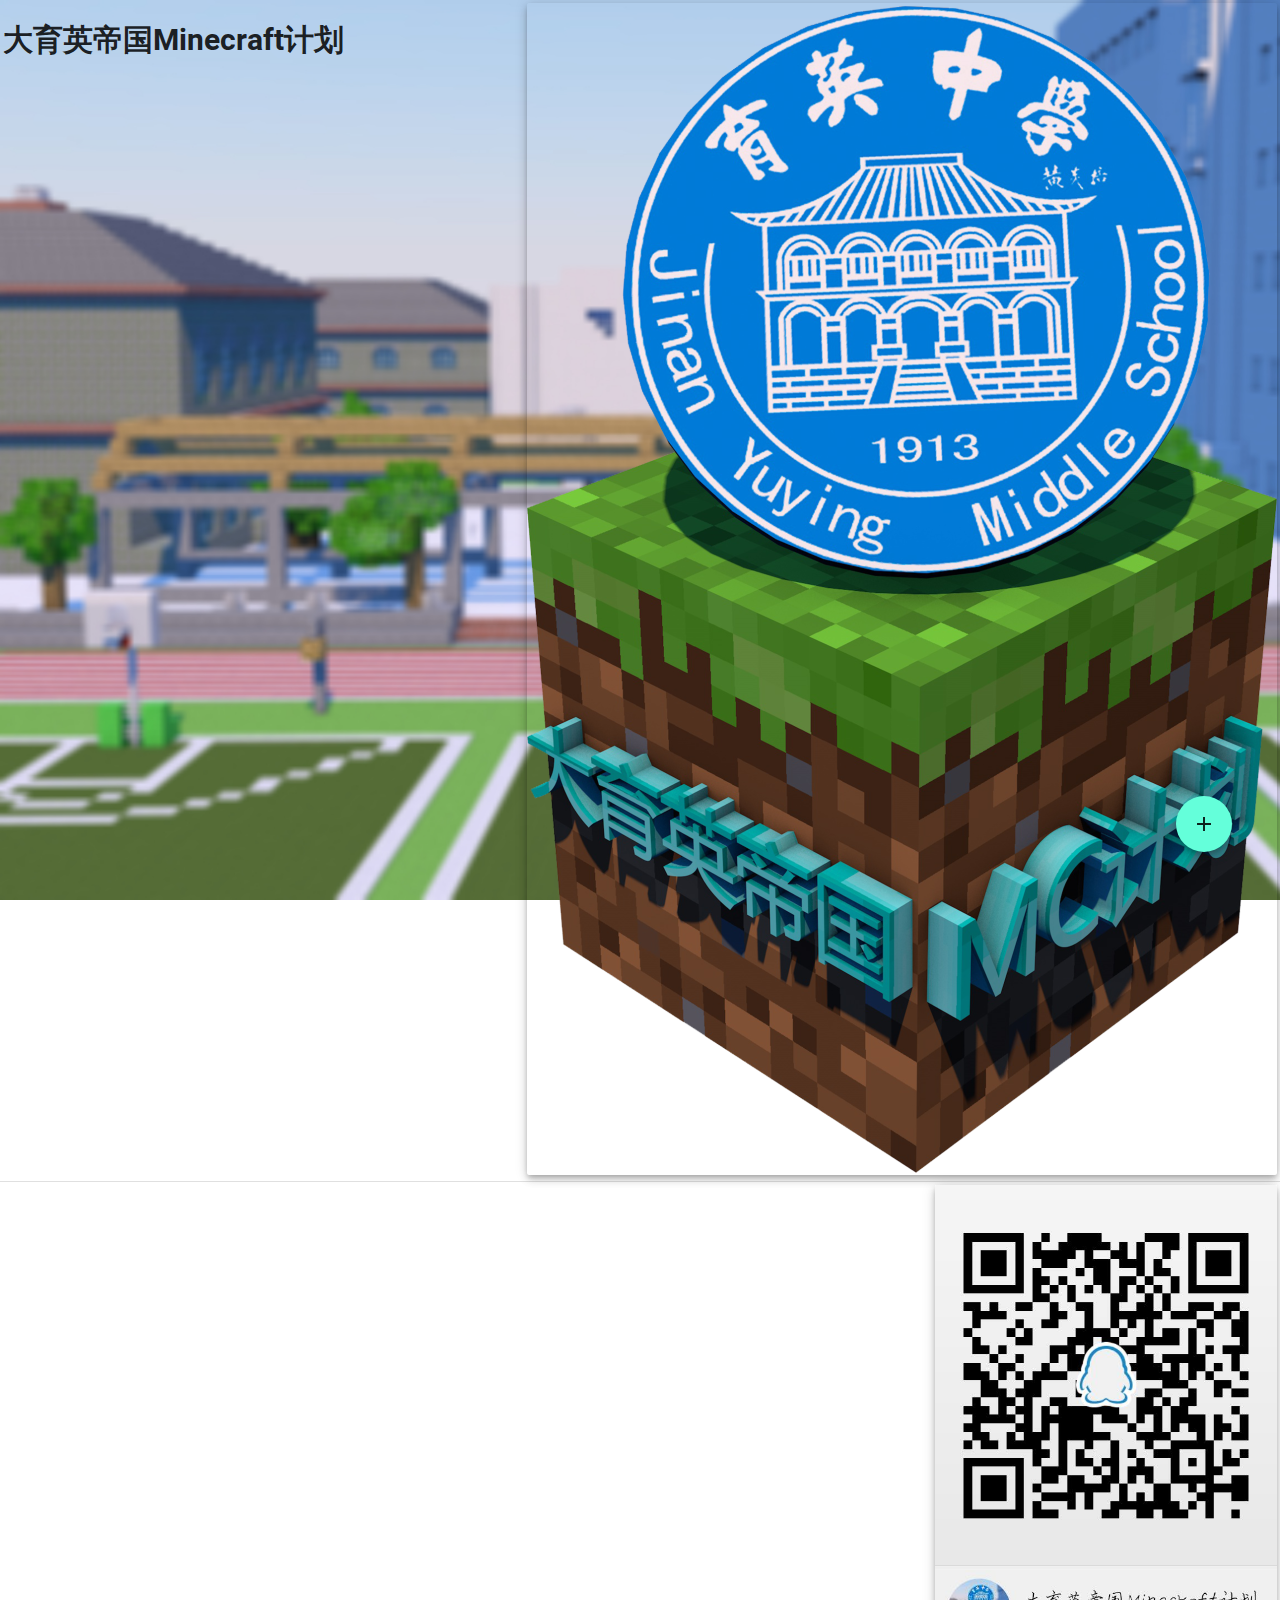
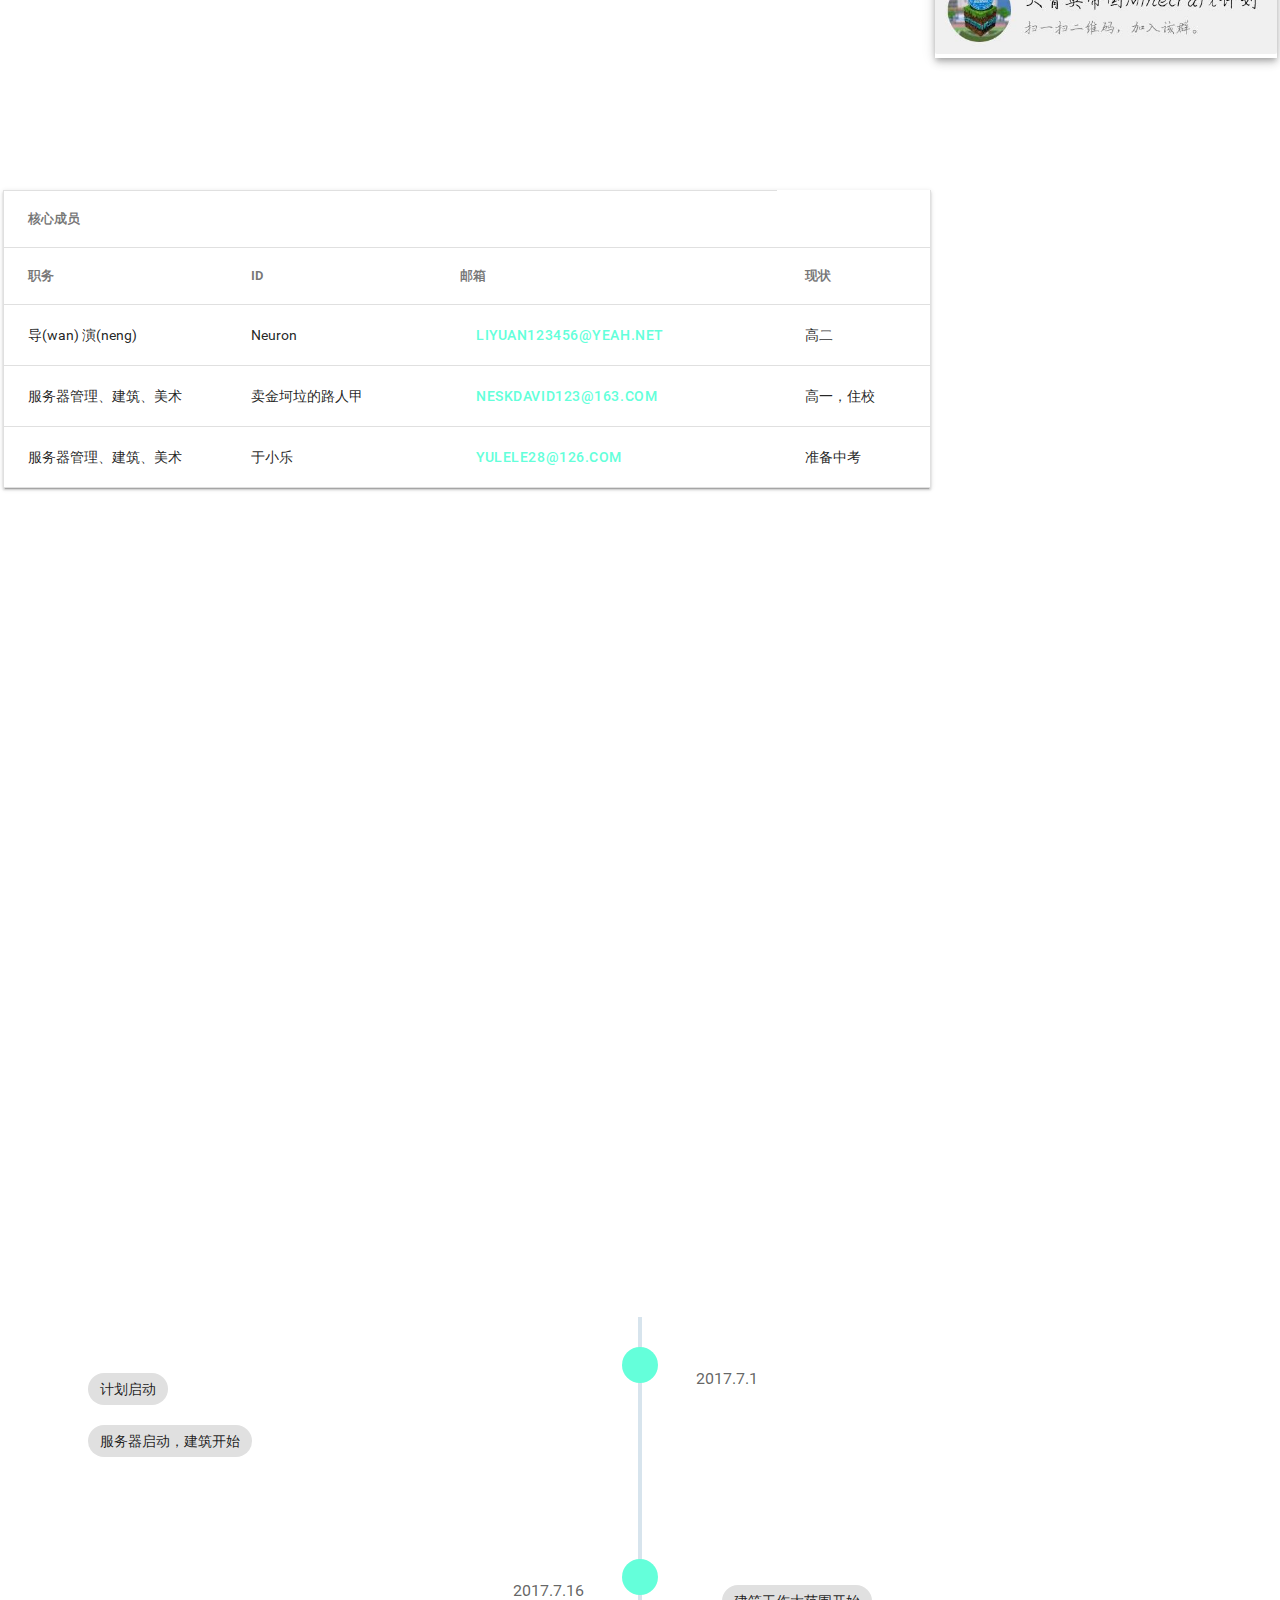
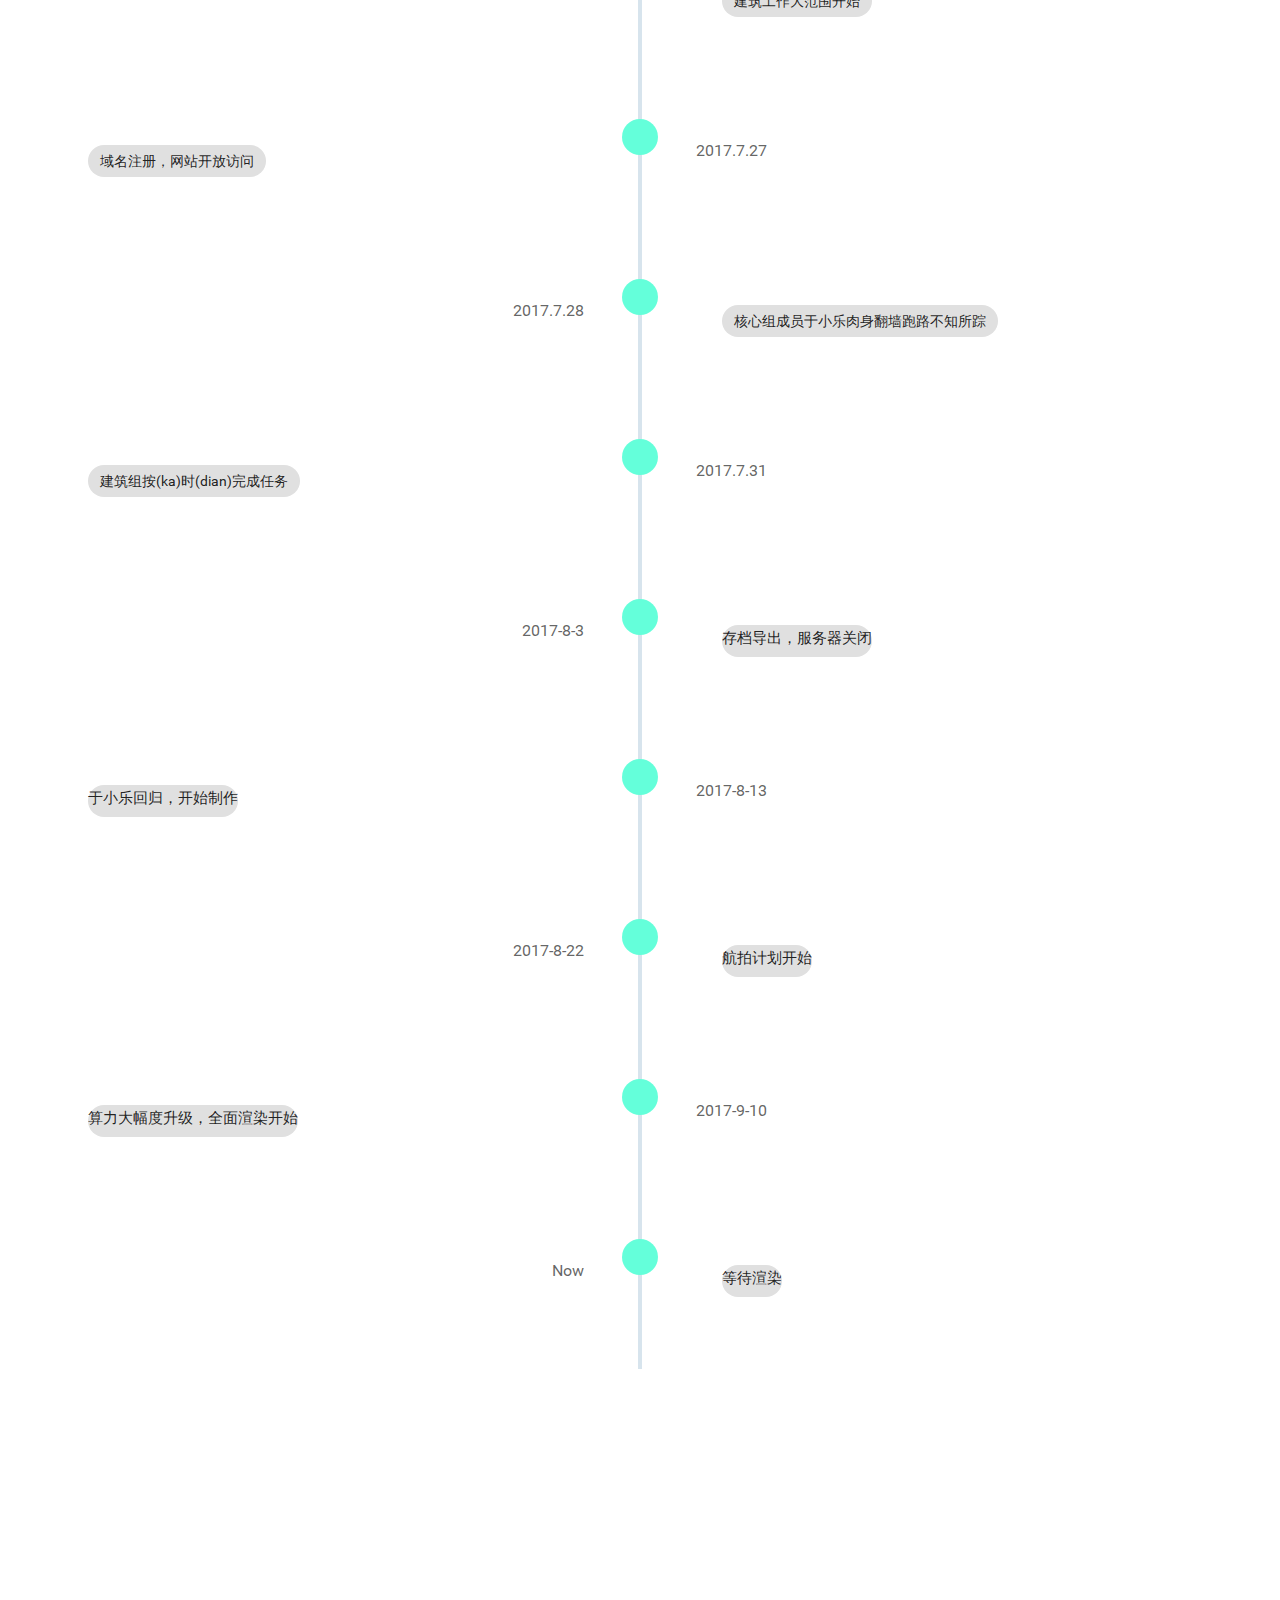
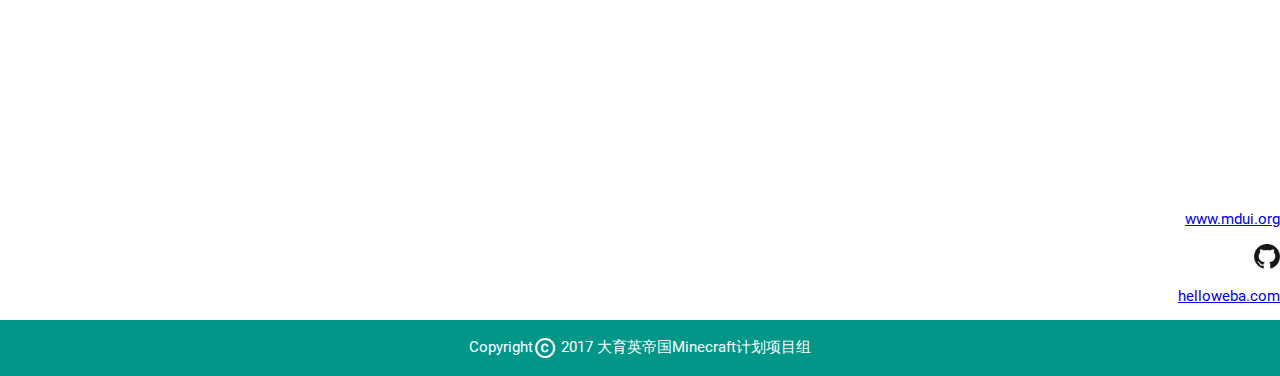
==== index.html @ 56f8b56c "add count" ====
<!doctype html>
<html>

<head>
	<meta charset="utf-8">
	<title>大育英帝国Minecraft计划</title>
	<link href="css/mdui.css" rel="stylesheet" type="text/css">
	<link href="css/mdui.min.css" rel="stylesheet" type="text/css">
	<link rel="stylesheet" href="css/timeline.css" />
	<script type="text/javascript" src="js/mdui.js"></script>
	<script type="text/javascript" src="js/mdui.min.js"></script>
	<script type="text/javascript"></script>
</head>
<script type="text/javascript">var cnzz_protocol = (("https:" == document.location.protocol) ? " https://" : " http://");document.write(unescape("%3Cspan id='cnzz_stat_icon_1264566280'%3E%3C/span%3E%3Cscript src='" + cnzz_protocol + "s13.cnzz.com/z_stat.php%3Fid%3D1264566280%26online%3D1%26show%3Dline' type='text/javascript'%3E%3C/script%3E"));</script>
<body class="mdui-theme-primary-teal mdui-theme-accent-teal" style="background-image: url('images/background.jpg'); background-attachment: fixed; background-size: cover;">
	<table width="100%" height="11.7%">
		<th align="left" valign="top">
			<div class="mdui-title">
				<h1>大育英帝国Minecraft计划</h1>
			</div>
		</th>
		<th align="right"><img class="mdui-img-rounded mdui-shadow-5" src="images/logo.png" height="11.7%" /></th>
	</table>
	<div class="mdui-divider"></div>
	<table width="100%">
		<th align="left" valign="top">
			<div class="mdui-typo-display-1">
				<p class="mdui-text-color-white">&nbsp; &nbsp; &nbsp; &nbsp;本计划开坑于2016级中考加油视频制作期间，随后越挖越大一发不可收拾...目前主线任务是制作一个育英的短片，支线任务有育英周边模型手办、vrview等。感谢所有人对本项目的支持与帮助，大育英帝国Minecraft计划，敬请期待。</p>
				<p class="mdui-text-color-white">&nbsp; &nbsp; &nbsp; &nbsp;济南育英中学创建于1913年，至今已有104年之久，如今，育英这所有着悠久历史和深厚文化底蕴的百年老校已发展成为济南市规模最大、教育成绩最卓越、全市乃至全省一流的初级中学。作为已经毕业，离开母校的育英学子，将育英校园的光景记录在MC中，当做初中生活的一份礼物。&nbsp;&nbsp;&nbsp;&nbsp;&nbsp;&nbsp;&nbsp;&nbsp;——&nbsp;David_ryh</p>
				<p class="mdui-text-color-white">&nbsp; &nbsp; &nbsp; &nbsp;谨以此献给我们最美好的三年青春，并祝我们的大育英帝国104岁生日快乐。&nbsp;&nbsp;&nbsp;&nbsp;&nbsp;&nbsp;&nbsp;&nbsp;——&nbsp;神经元</p>
				<div class="mdui-table-fluid">
					<table class="mdui-table mdui-table-hoverable mdui-shadow-10 mdui-typo">
						<tr>
							<th colspan="3">核心成员</th>
						</tr>
						<tr>
							<th>职务</th>
							<th>ID</th>
							<th>邮箱</th>
							<th>现状</th>
						</tr>
						<tr>
							<td>导(wan) 演(neng)</td>
							<td>Neuron</td>
							<td>
								<div class="mdui-typo"><a class="mdui-btn mdui-ripple" href="mailto:lizliyuan123456@yeah.net">liyuan123456@yeah.net</a></div>
							</td>
							<td>高二</td>
						</tr>
						<tr>
							<td>服务器管理、建筑、美术</td>
							<td>卖金坷垃的路人甲</td>
							<td>
								<div class="mdui-typo"><a class="mdui-btn mdui-ripple" href="mailto:neskdavid123@163.com">neskdavid123@163.com</a></div>
							</td>
							<td>高一，住校</td>
						</tr>
						<tr>
							<td>服务器管理、建筑、美术</td>
							<td>于小乐</td>
							<td>
								<div class="mdui-typo"><a class="mdui-btn mdui-ripple" href="mailto:yulele28@126.com">yulele28@126.com</a></div>
							</td>
							<td>准备中考</td>
						</tr>
					</table>
				</div>
				<p>&nbsp;</p>

				<div class="mdui-typo mdui-text-color-white">
					<ul>
						<li>核心组：</li>
						<ul>
							<li>导演</li>
							<li>服务器维护</li>
						</ul>
						<li>建筑组</li>
						<li>美术组：</li>
						<ul>
							<li>分镜</li>
							<li>贴图(包括皮肤及物品)</li>
							<li>动画</li>
						</ul>
						<li>渲染组</li>
					</ul>
				</div>
			</div>
		</th>
		<th align="right" valign="top" width="27%">
			<a class="mdui-ripple" href="javascript:void(0);" onclick="mdui.dialog({
  																					content: 'QQ群：652369699',
  																					buttons: [
    																				{text: '取消'
    																				},
    																				{text: '打开群链接',
      																				onClick: function(inst){
        																			window.open('https://jq.qq.com/?_wv=1027&k=4EpgoX4')
      																				}
    																				}
  																					]
																					});">
				<div class="mdui-ripple mdui-shadow-5"><img class="mdui-img-rounded mdui-hoverable" src="images/qrcode.jpg" width="100%" /></div>
			</a>
			<p>&nbsp;</p>
			<iframe frameborder="no" border="0" marginwidth="0" marginheight="0" width=330 height=450 src="//music.163.com/outchain/player?type=0&id=832051663&auto=1&height=430"></iframe>
		</th>
	</table>
	<div>
		<section id="cd-timeline" class="cd-container">
			<div class="cd-timeline-block mdui-typo">
				<div class="cd-timeline-img">
					<button class="mdui-btn mdui-btn-icon mdui-color-theme-accent mdui-ripple mdui-center mdui-valign"></button>
				</div>
				<div class="cd-timeline-content">
					<div class="mdui-chip">
						<span class="mdui-chip-title">计划启动</span>
					</div>
					<p></p>
					<div class="mdui-chip">
						<span class="mdui-chip-title">服务器启动，建筑开始</span>
					</div>
					<p></p>
					<time class="cd-date">2017.7.1</time>
				</div>
			</div>
			<div class="cd-timeline-block mdui-typo">
				<div class="cd-timeline-img">
					<button class="mdui-btn mdui-btn-icon mdui-color-theme-accent mdui-ripple mdui-center mdui-valign"></button>
				</div>
				<div class="cd-timeline-content">
					<div class="mdui-chip">
						<span class="mdui-chip-title">建筑工作大范围开始</span>
					</div>
					<p></p>
					<time class="cd-date">2017.7.16</time>
				</div>
			</div>
			<div class="cd-timeline-block mdui-typo">
				<div class="cd-timeline-img">
					<button class="mdui-btn mdui-btn-icon mdui-color-theme-accent mdui-ripple mdui-center mdui-valign"></button>
				</div>
				<div class="cd-timeline-content">
					<div class="mdui-chip">
						<span class="mdui-chip-title">域名注册，网站开放访问</span>
					</div>
					<p></p>
					<time class="cd-date">2017.7.27</time>
				</div>
			</div>
			<div class="cd-timeline-block mdui-typo">
				<div class="cd-timeline-img">
					<button class="mdui-btn mdui-btn-icon mdui-color-theme-accent mdui-ripple mdui-center mdui-valign"></button>
				</div>
				<div class="cd-timeline-content">
					<div class="mdui-chip">
						<span class="mdui-chip-title">核心组成员于小乐肉身翻墙跑路不知所踪</span>
					</div>
					<p></p>
					<time class="cd-date">2017.7.28</time>
				</div>
			</div>
			<div class="cd-timeline-block mdui-typo">
				<div class="cd-timeline-img">
					<button class="mdui-btn mdui-btn-icon mdui-color-theme-accent mdui-ripple mdui-center mdui-valign"></button>
				</div>
				<div class="cd-timeline-content">
					<div class="mdui-chip">
						<span class="mdui-chip-title">建筑组按(ka)时(dian)完成任务</span>
					</div>
					<p></p>
					<time class="cd-date">2017.7.31</time>
				</div>
			</div>
			<div class="cd-timeline-block mdui-typo">
				<div class="cd-timeline-img">
					<button class="mdui-btn mdui-btn-icon mdui-color-theme-accent mdui-ripple mdui-center mdui-valign"></button>
				</div>
				<div class="cd-timeline-content">
					<div class="mdui-chip">
						<span>存档导出，服务器关闭</span>
					</div>
					<p></p>
					<time class="cd-date">2017-8-3</time>
				</div>
			</div>
			<div class="cd-timeline-block mdui-typo">
				<div class="cd-timeline-img">
					<button class="mdui-btn mdui-btn-icon mdui-color-theme-accent mdui-ripple mdui-center mdui-valign"></button>
				</div>
				<div class="cd-timeline-content">
					<div class="mdui-chip">
						<span>于小乐回归，开始制作</span>
					</div>
					<p></p>
					<time class="cd-date">2017-8-13</time>
				</div>
			</div>
			<div class="cd-timeline-block mdui-typo">
				<div class="cd-timeline-img">
					<button class="mdui-btn mdui-btn-icon mdui-color-theme-accent mdui-ripple mdui-center mdui-valign"></button>
				</div>
				<div class="cd-timeline-content">
					<div class="mdui-chip">
						<span>航拍计划开始</span>
					</div>
					<p></p>
					<time class="cd-date">2017-8-22</time>
				</div>
			</div>
			<div class="cd-timeline-block mdui-typo">
				<div class="cd-timeline-img">
					<button class="mdui-btn mdui-btn-icon mdui-color-theme-accent mdui-ripple mdui-center mdui-valign"></button>
				</div>
				<div class="cd-timeline-content">
					<div class="mdui-chip">
						<span>算力大幅度升级，全面渲染开始</span>
					</div>
					<p></p>
					<time class="cd-date">2017-9-10</time>
				</div>
			</div>
			<div class="cd-timeline-block mdui-typo">
				<div class="cd-timeline-img">
					<button class="mdui-btn mdui-btn-icon mdui-color-theme-accent mdui-ripple mdui-center mdui-valign"></button>
				</div>
				<div class="cd-timeline-content">
					<div class="mdui-chip">
						<span>等待渲染</span>
					</div>
					<p></p>
					<time class="cd-date">Now</time>
				</div>
			</div>
		</section>
	</div>
	<div class="mdui-typo-display-1">
		<p class="mdui-text-color-white" align="center">大育英帝国学生会<small>宣传部</small></p>
		<p class="mdui-text-color-white" align="center">辣条视频工作室</p>
		<p class="mdui-text-color-white" align="center">山东省实验中学<small>(本校)</small>无人机社</p>
		<p class="mdui-text-color-white" align="center">山东省实验中学<small>(本校)</small>化学社<small>外联部</small></p>
		<p class="mdui-text-color-white" align="center">联合制作</p>
	</div>
	<div>
		<p class=" mdui-text-right mdui-text-color-white" align="right">建议使用Chrome浏览</p>
		<p class=" mdui-text-right mdui-text-color-white" align="right">网页框架：<a href="http://www.mdui.org">www.mdui.org</a></p>
		<p class=" mdui-text-right"><a href="http://github.com"><img class="mdui-img-rounded" src="images/github.png" width="2%" style="float:center" /></a></p>
		<p class=" mdui-text-right mdui-text-color-white" align="right">时间线方案修改自：<a href="http://www.helloweba.com">helloweba.com</a></p>
	</div>
	<div class="mdui-fab-wrapper" mdui-fab="{trigger: 'hover'}">
		<button class="mdui-fab mdui-ripple mdui-fab-fixed mdui-color-theme-accent">
    <i class="mdui-icon material-icons">add</i>
  </button>
		<div class="mdui-fab-dial">
			<button class="mdui-fab mdui-ripple mdui-color-light-blue-accent" onclick="mdui.dialog({
  																					content: '请选择提供商：\n 某不存在的公司提供的API在某些国家或地区不可用；\n 本项目仅使用第三方网站720云公开提供的、免费的服务，此站的任何行为与本站无关。',
  																					buttons: [
																					{text: '取消'
    																				},
    																				{text: 'Google API',
      																				onClick: function(inst){
        																			mdui.snackbar({message: '敬请期待...'});
      																				}
																					},
																					{text: '720云',
      																				onClick: function(inst){
        																			mdui.snackbar({message: '敬请期待...'});
      																				}
    																				}
  																					]
																					});"; mdui-tooltip="{content: '地图'}"><i class="mdui-icon material-icons">maps</i></button>
			<button class="mdui-fab mdui-ripple mdui-color-red-accent" onclick="window.location='photo.html'" mdui-tooltip="{content: '图片'}"><i class="mdui-icon material-icons">image</i></button>
			<button class="mdui-fab mdui-ripple mdui-color-amber-accent" onclick="window.location='index.html'" mdui-tooltip="{content: '主页'}"><i class="mdui-icon material-icons">home</i></button>
		</div>
	</div>
	<div class="mdui-bottom-nav mdui-bottom-nav-text-auto mdui-bottom-nav-scroll-hide  mdui-color-teal">
		<div class="mdui-center mdui-valign">
			<p><span>Copyright</span><i class="mdui-icon material-icons">copyright</i>
				<time>2017</time><span>&nbsp;大育英帝国Minecraft计划项目组</span></p>
		</div>
	</div>
</body>

</html>
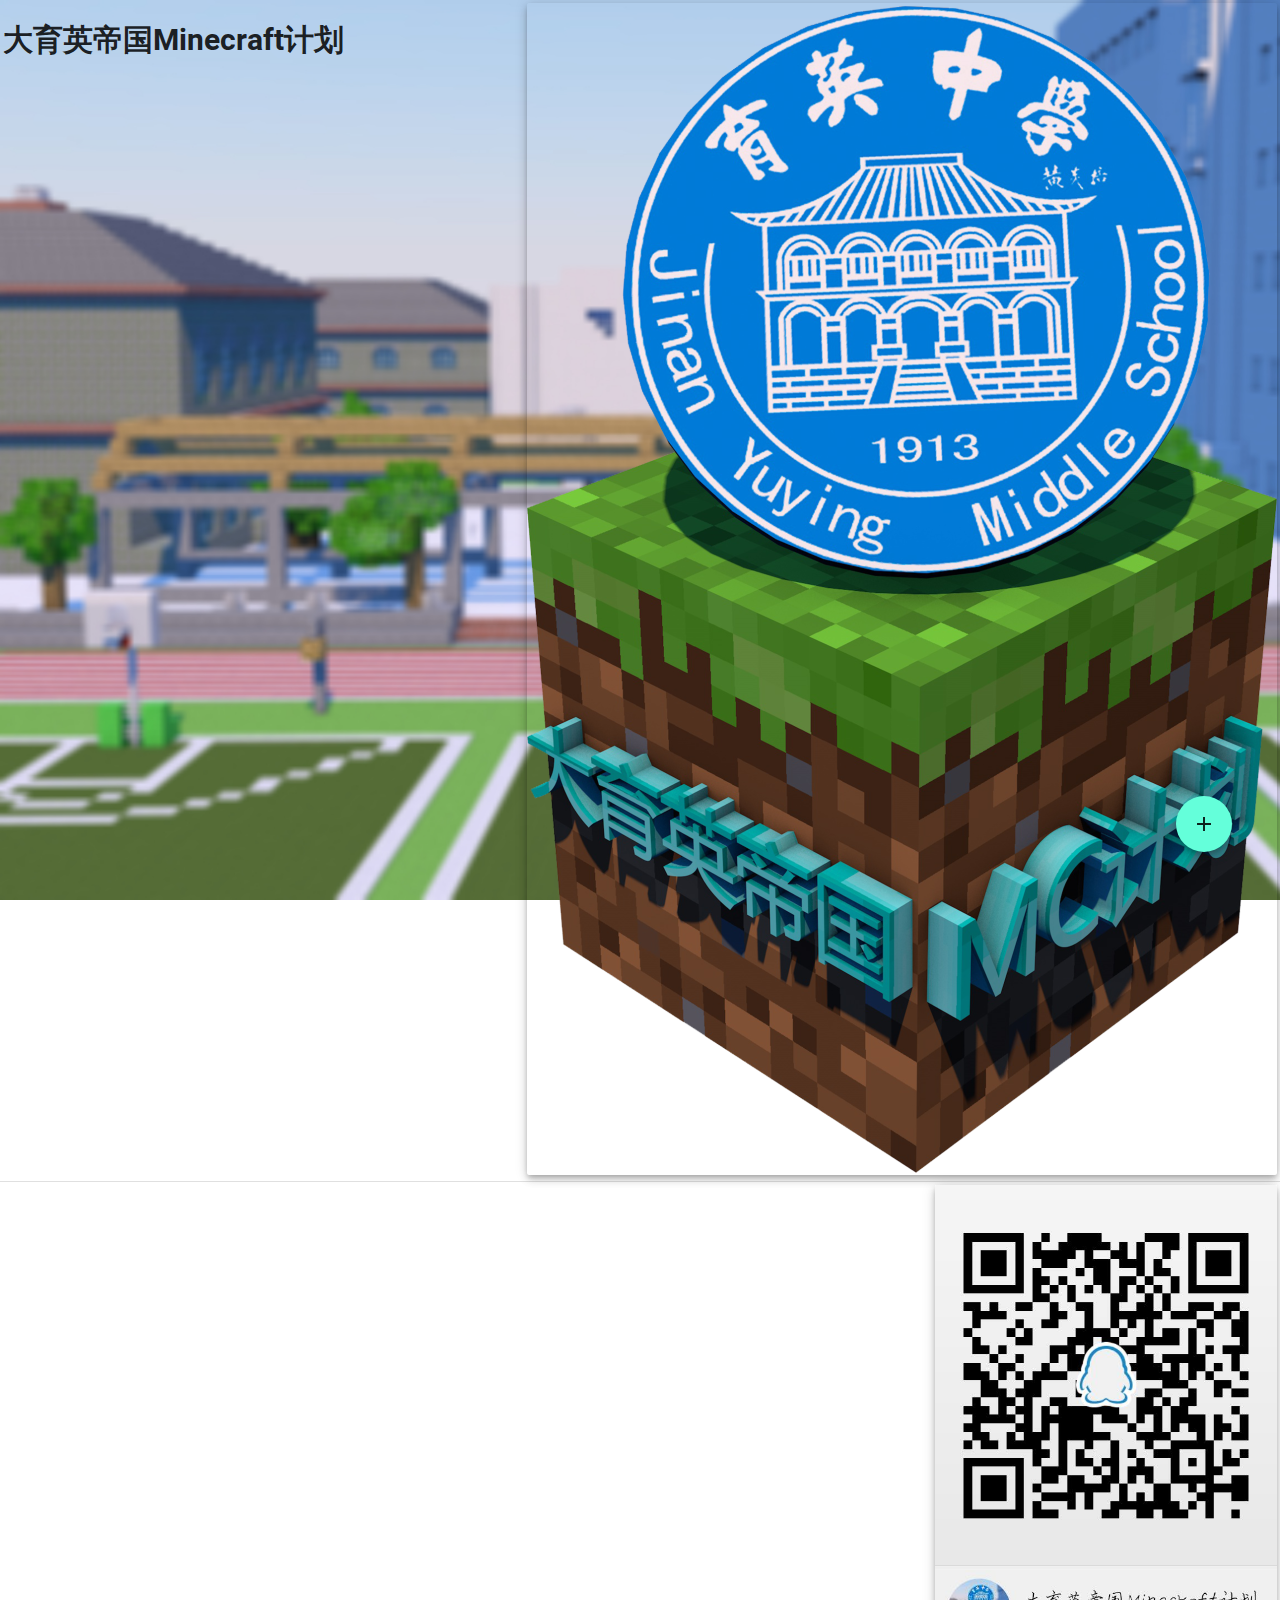
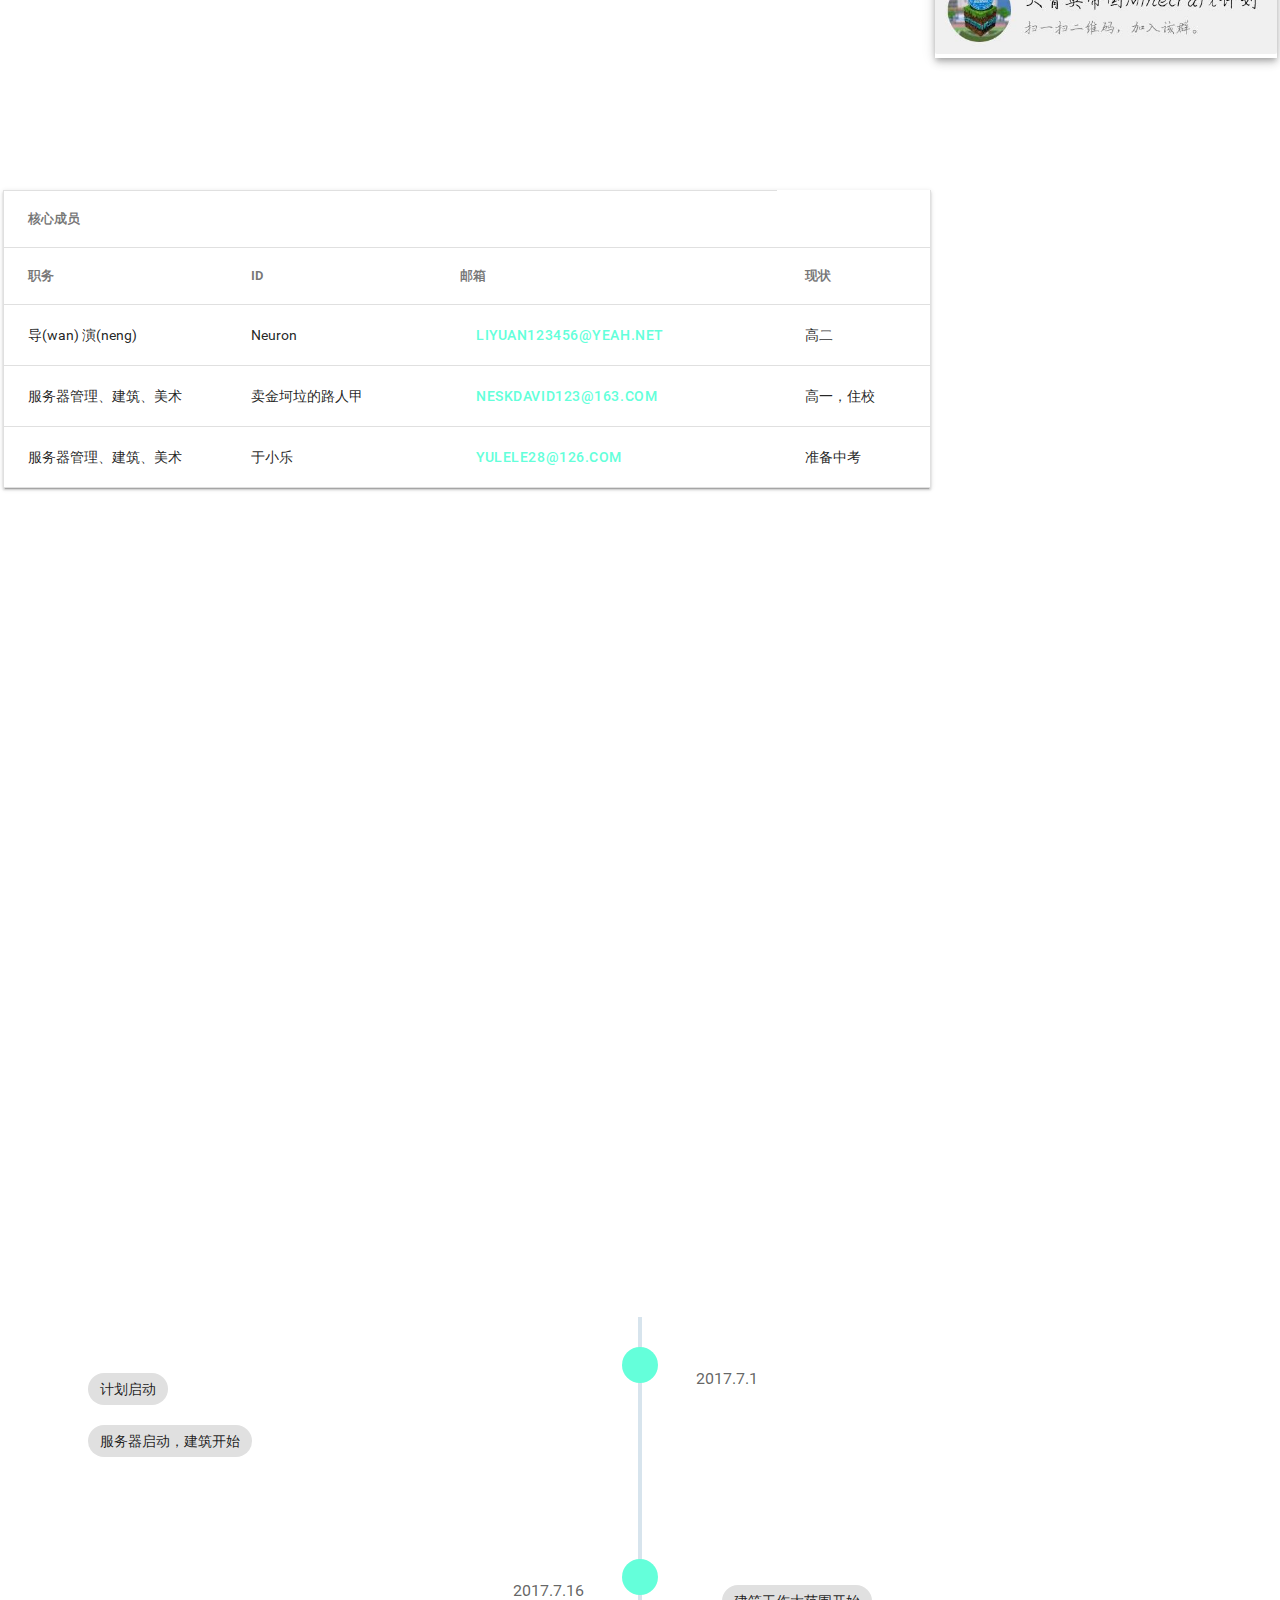
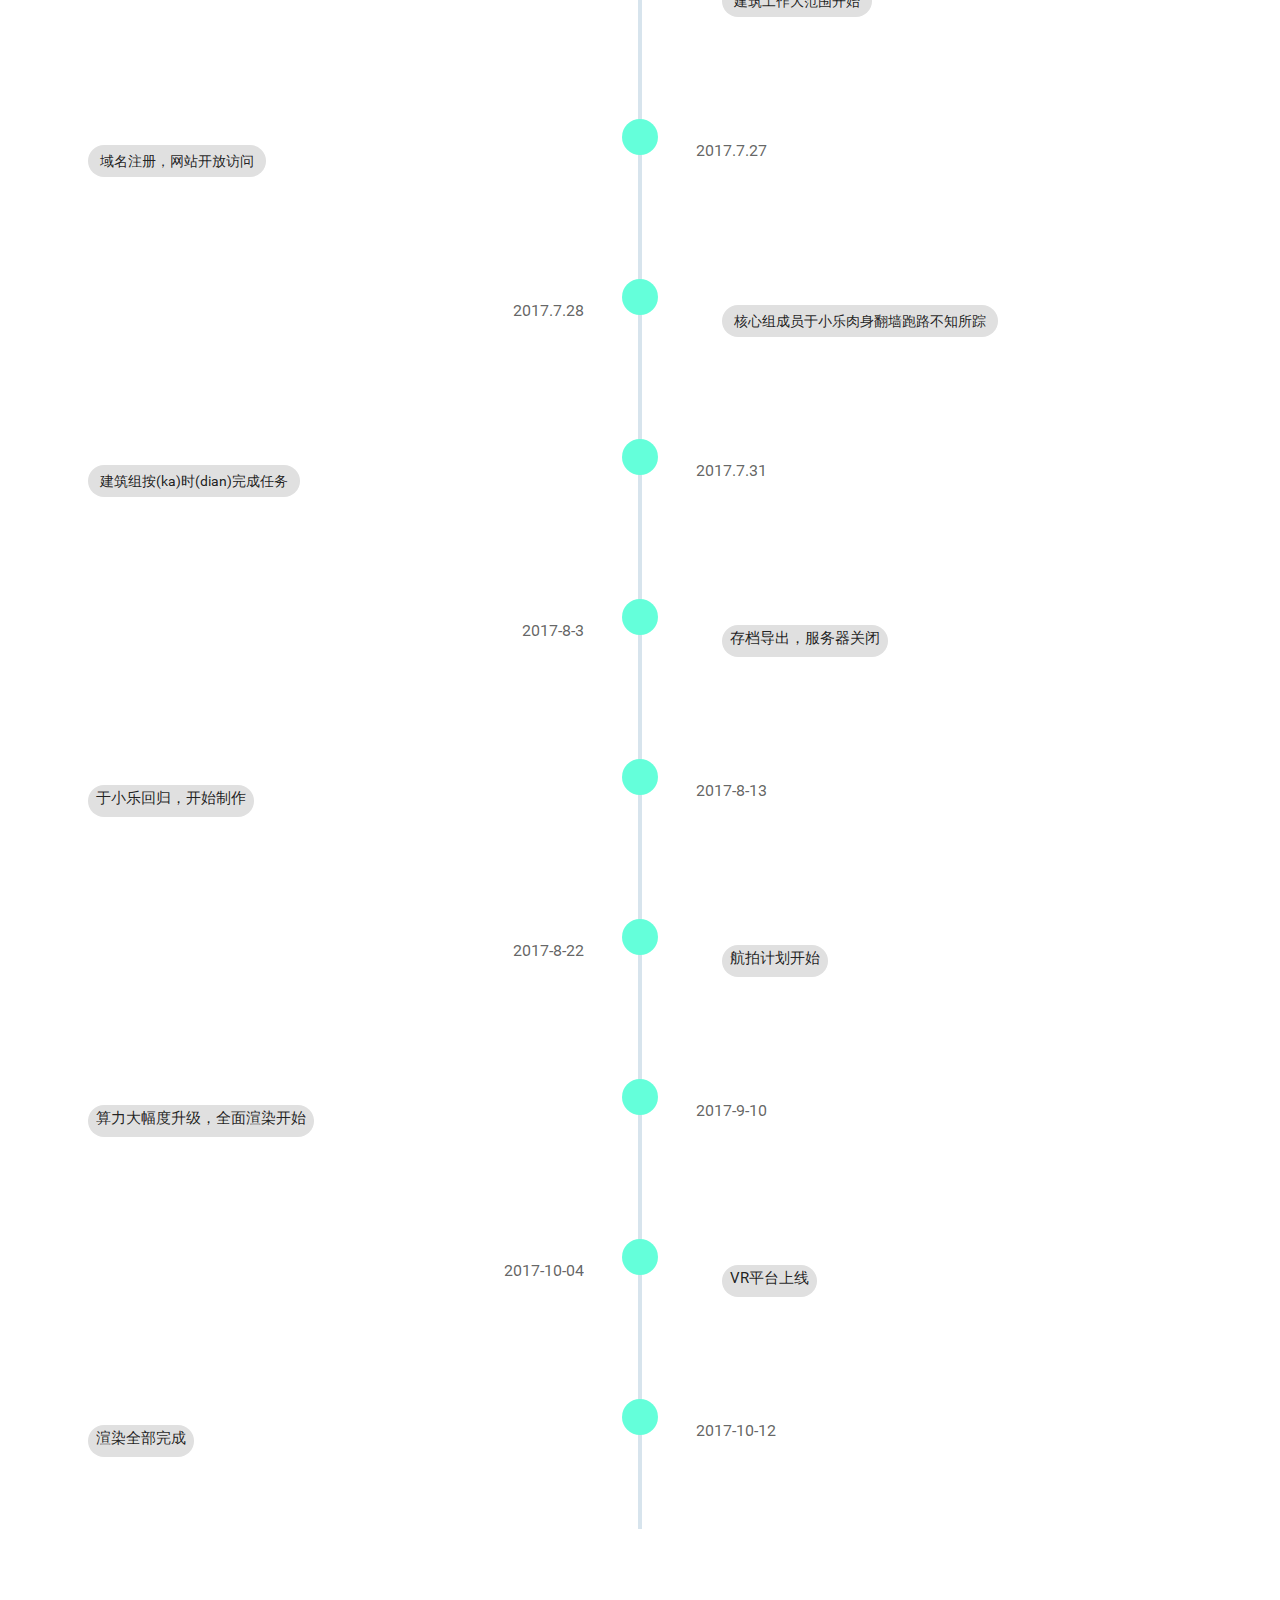
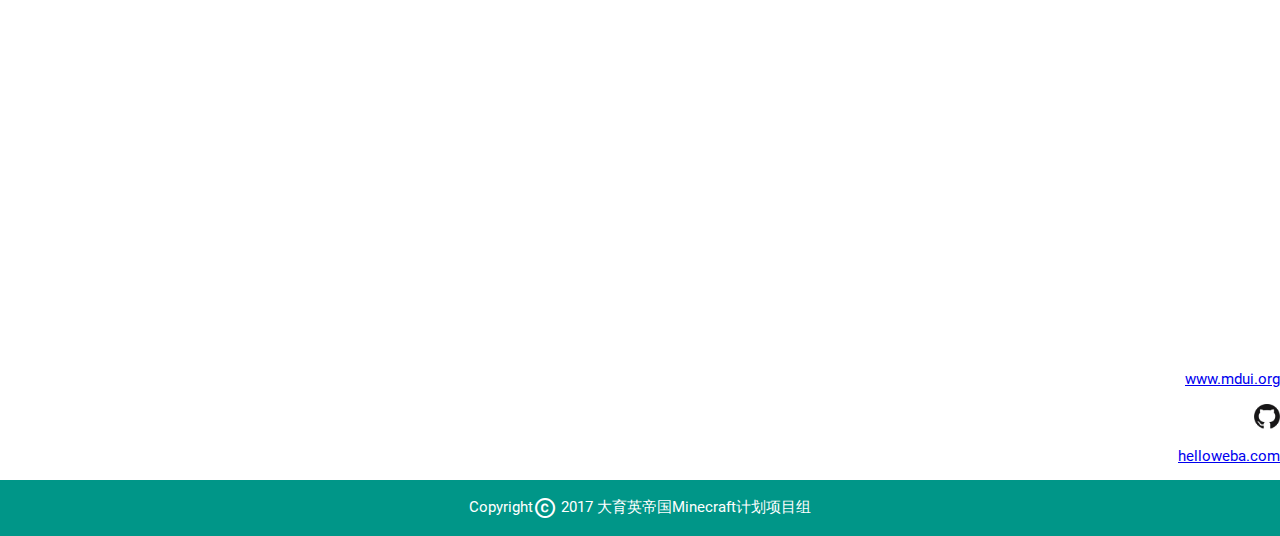
==== commit 2005b98a: "update timeline" ====
--- a/index.html
+++ b/index.html
@@ -10,8 +10,9 @@
 	<script type="text/javascript" src="js/mdui.js"></script>
 	<script type="text/javascript" src="js/mdui.min.js"></script>
 	<script type="text/javascript"></script>
+	<script type="text/javascript" src="vr.js"></script>
 </head>
-<script type="text/javascript">var cnzz_protocol = (("https:" == document.location.protocol) ? " https://" : " http://");document.write(unescape("%3Cspan id='cnzz_stat_icon_1264566280'%3E%3C/span%3E%3Cscript src='" + cnzz_protocol + "s13.cnzz.com/z_stat.php%3Fid%3D1264566280%26online%3D1%26show%3Dline' type='text/javascript'%3E%3C/script%3E"));</script>
+
 <body class="mdui-theme-primary-teal mdui-theme-accent-teal" style="background-image: url('images/background.jpg'); background-attachment: fixed; background-size: cover;">
 	<table width="100%" height="11.7%">
 		<th align="left" valign="top">
@@ -94,7 +95,7 @@
     																				},
     																				{text: '打开群链接',
       																				onClick: function(inst){
-        																			window.open('https://jq.qq.com/?_wv=1027&k=4EpgoX4')
+        																			window.open('https://jq.qq.com/?_wv=1027&k=4EpgoX4');
       																				}
     																				}
   																					]
@@ -177,7 +178,7 @@
 				</div>
 				<div class="cd-timeline-content">
 					<div class="mdui-chip">
-						<span>存档导出，服务器关闭</span>
+						<span>&nbsp;&nbsp;存档导出，服务器关闭&nbsp;&nbsp;</span>
 					</div>
 					<p></p>
 					<time class="cd-date">2017-8-3</time>
@@ -189,7 +190,7 @@
 				</div>
 				<div class="cd-timeline-content">
 					<div class="mdui-chip">
-						<span>于小乐回归，开始制作</span>
+						<span>&nbsp;&nbsp;于小乐回归，开始制作&nbsp;&nbsp;</span>
 					</div>
 					<p></p>
 					<time class="cd-date">2017-8-13</time>
@@ -201,7 +202,7 @@
 				</div>
 				<div class="cd-timeline-content">
 					<div class="mdui-chip">
-						<span>航拍计划开始</span>
+						<span>&nbsp;&nbsp;航拍计划开始&nbsp;&nbsp;</span>
 					</div>
 					<p></p>
 					<time class="cd-date">2017-8-22</time>
@@ -213,7 +214,7 @@
 				</div>
 				<div class="cd-timeline-content">
 					<div class="mdui-chip">
-						<span>算力大幅度升级，全面渲染开始</span>
+						<span>&nbsp;&nbsp;算力大幅度升级，全面渲染开始&nbsp;&nbsp;</span>
 					</div>
 					<p></p>
 					<time class="cd-date">2017-9-10</time>
@@ -225,10 +226,22 @@
 				</div>
 				<div class="cd-timeline-content">
 					<div class="mdui-chip">
-						<span>等待渲染</span>
-					</div>
-					<p></p>
-					<time class="cd-date">Now</time>
+						<span>&nbsp;&nbsp;VR平台上线&nbsp;&nbsp;</span>
+					</div>
+					<p></p>
+					<time class="cd-date">2017-10-04</time>
+				</div>
+			</div>
+			<div class="cd-timeline-block mdui-typo">
+				<div class="cd-timeline-img">
+					<button class="mdui-btn mdui-btn-icon mdui-color-theme-accent mdui-ripple mdui-center mdui-valign"></button>
+				</div>
+				<div class="cd-timeline-content">
+					<div class="mdui-chip">
+						<span>&nbsp;&nbsp;渲染全部完成&nbsp;&nbsp;</span>
+					</div>
+					<p></p>
+					<time class="cd-date">2017-10-12</time>
 				</div>
 			</div>
 		</section>
@@ -236,8 +249,8 @@
 	<div class="mdui-typo-display-1">
 		<p class="mdui-text-color-white" align="center">大育英帝国学生会<small>宣传部</small></p>
 		<p class="mdui-text-color-white" align="center">辣条视频工作室</p>
-		<p class="mdui-text-color-white" align="center">山东省实验中学<small>(本校)</small>无人机社</p>
-		<p class="mdui-text-color-white" align="center">山东省实验中学<small>(本校)</small>化学社<small>外联部</small></p>
+		<p class="mdui-text-color-white" align="center">山东省实验中学<small>(本校)</small>&nbsp;无人机·航拍社</p>
+		<p class="mdui-text-color-white" align="center">山东省实验中学<small>(本校)</small>&nbsp;化学社<small>外联部</small></p>
 		<p class="mdui-text-color-white" align="center">联合制作</p>
 	</div>
 	<div>
@@ -251,23 +264,7 @@
     <i class="mdui-icon material-icons">add</i>
   </button>
 		<div class="mdui-fab-dial">
-			<button class="mdui-fab mdui-ripple mdui-color-light-blue-accent" onclick="mdui.dialog({
-  																					content: '请选择提供商：\n 某不存在的公司提供的API在某些国家或地区不可用；\n 本项目仅使用第三方网站720云公开提供的、免费的服务，此站的任何行为与本站无关。',
-  																					buttons: [
-																					{text: '取消'
-    																				},
-    																				{text: 'Google API',
-      																				onClick: function(inst){
-        																			mdui.snackbar({message: '敬请期待...'});
-      																				}
-																					},
-																					{text: '720云',
-      																				onClick: function(inst){
-        																			mdui.snackbar({message: '敬请期待...'});
-      																				}
-    																				}
-  																					]
-																					});"; mdui-tooltip="{content: '地图'}"><i class="mdui-icon material-icons">maps</i></button>
+			<button class="mdui-fab mdui-ripple mdui-color-light-blue-accent" onclick="choose();"; mdui-tooltip="{content: 'VR'}"><i class="mdui-icon material-icons">maps</i></button>
 			<button class="mdui-fab mdui-ripple mdui-color-red-accent" onclick="window.location='photo.html'" mdui-tooltip="{content: '图片'}"><i class="mdui-icon material-icons">image</i></button>
 			<button class="mdui-fab mdui-ripple mdui-color-amber-accent" onclick="window.location='index.html'" mdui-tooltip="{content: '主页'}"><i class="mdui-icon material-icons">home</i></button>
 		</div>
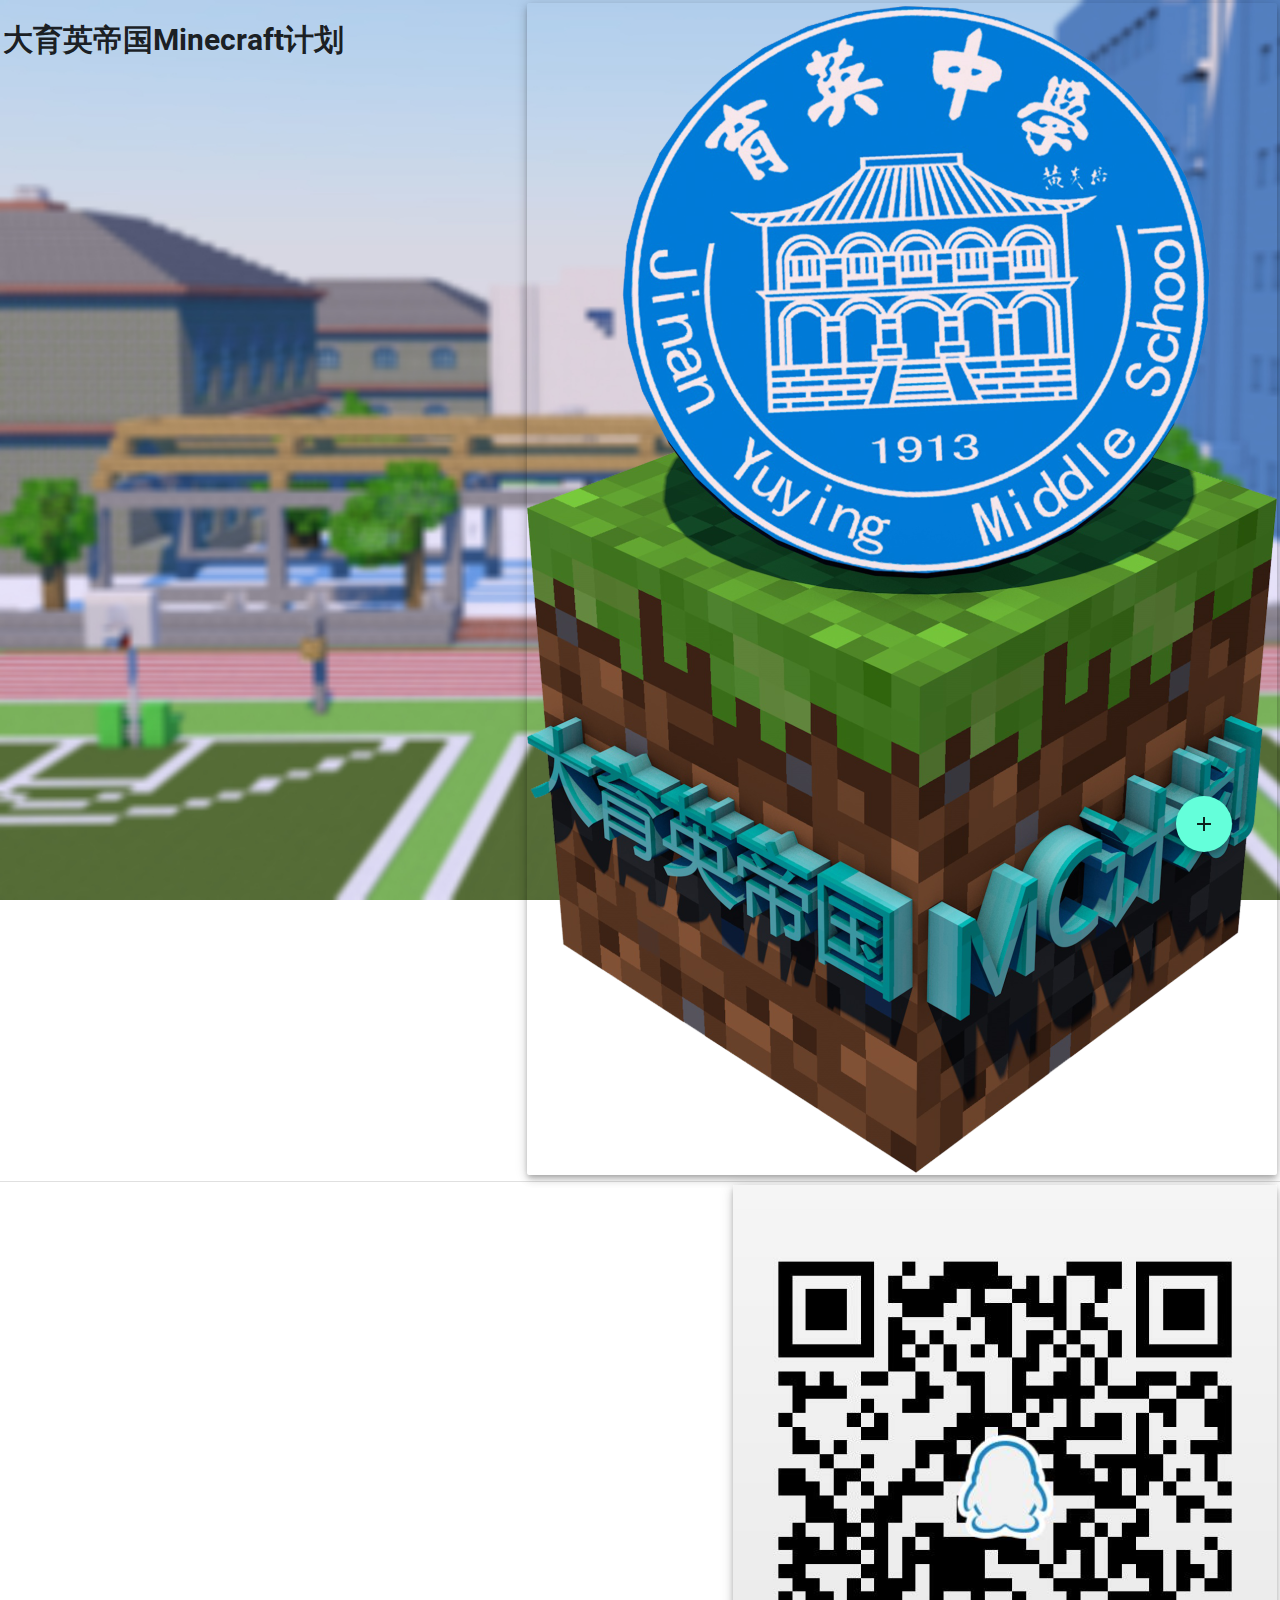
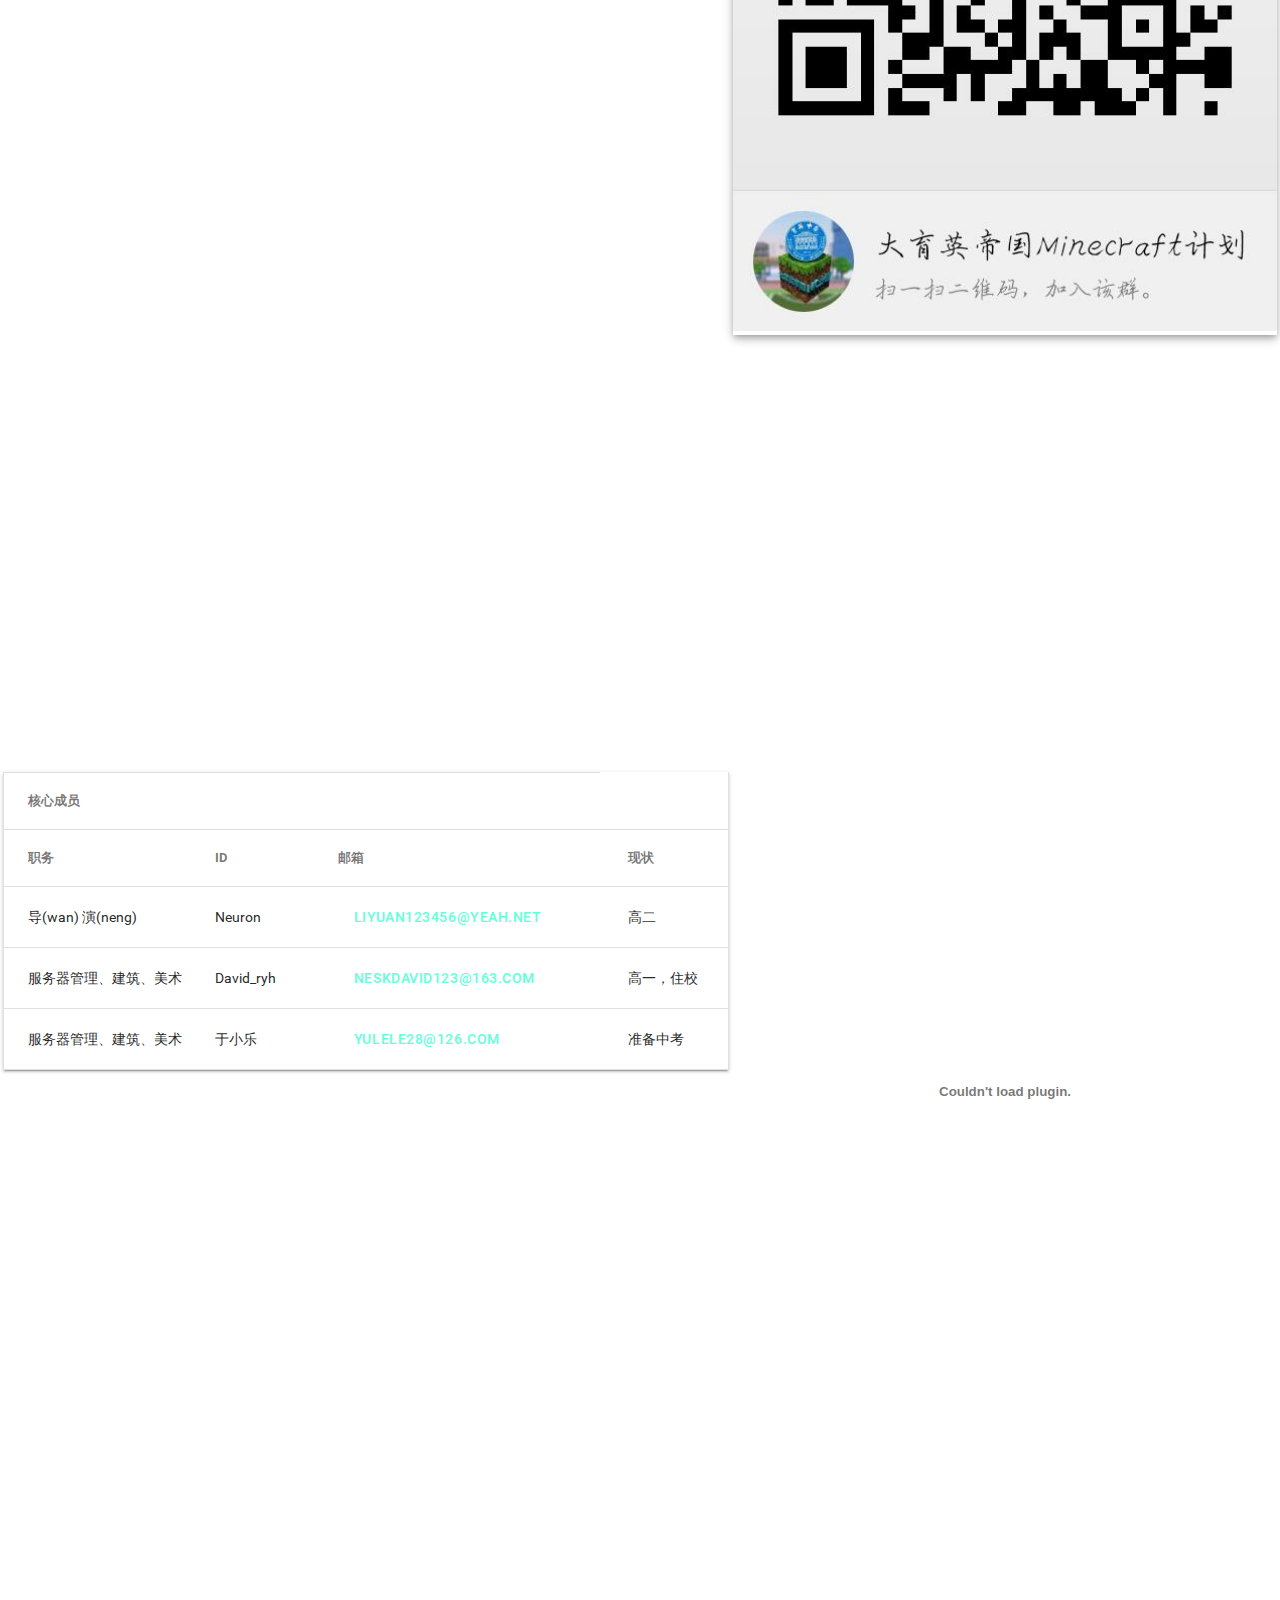
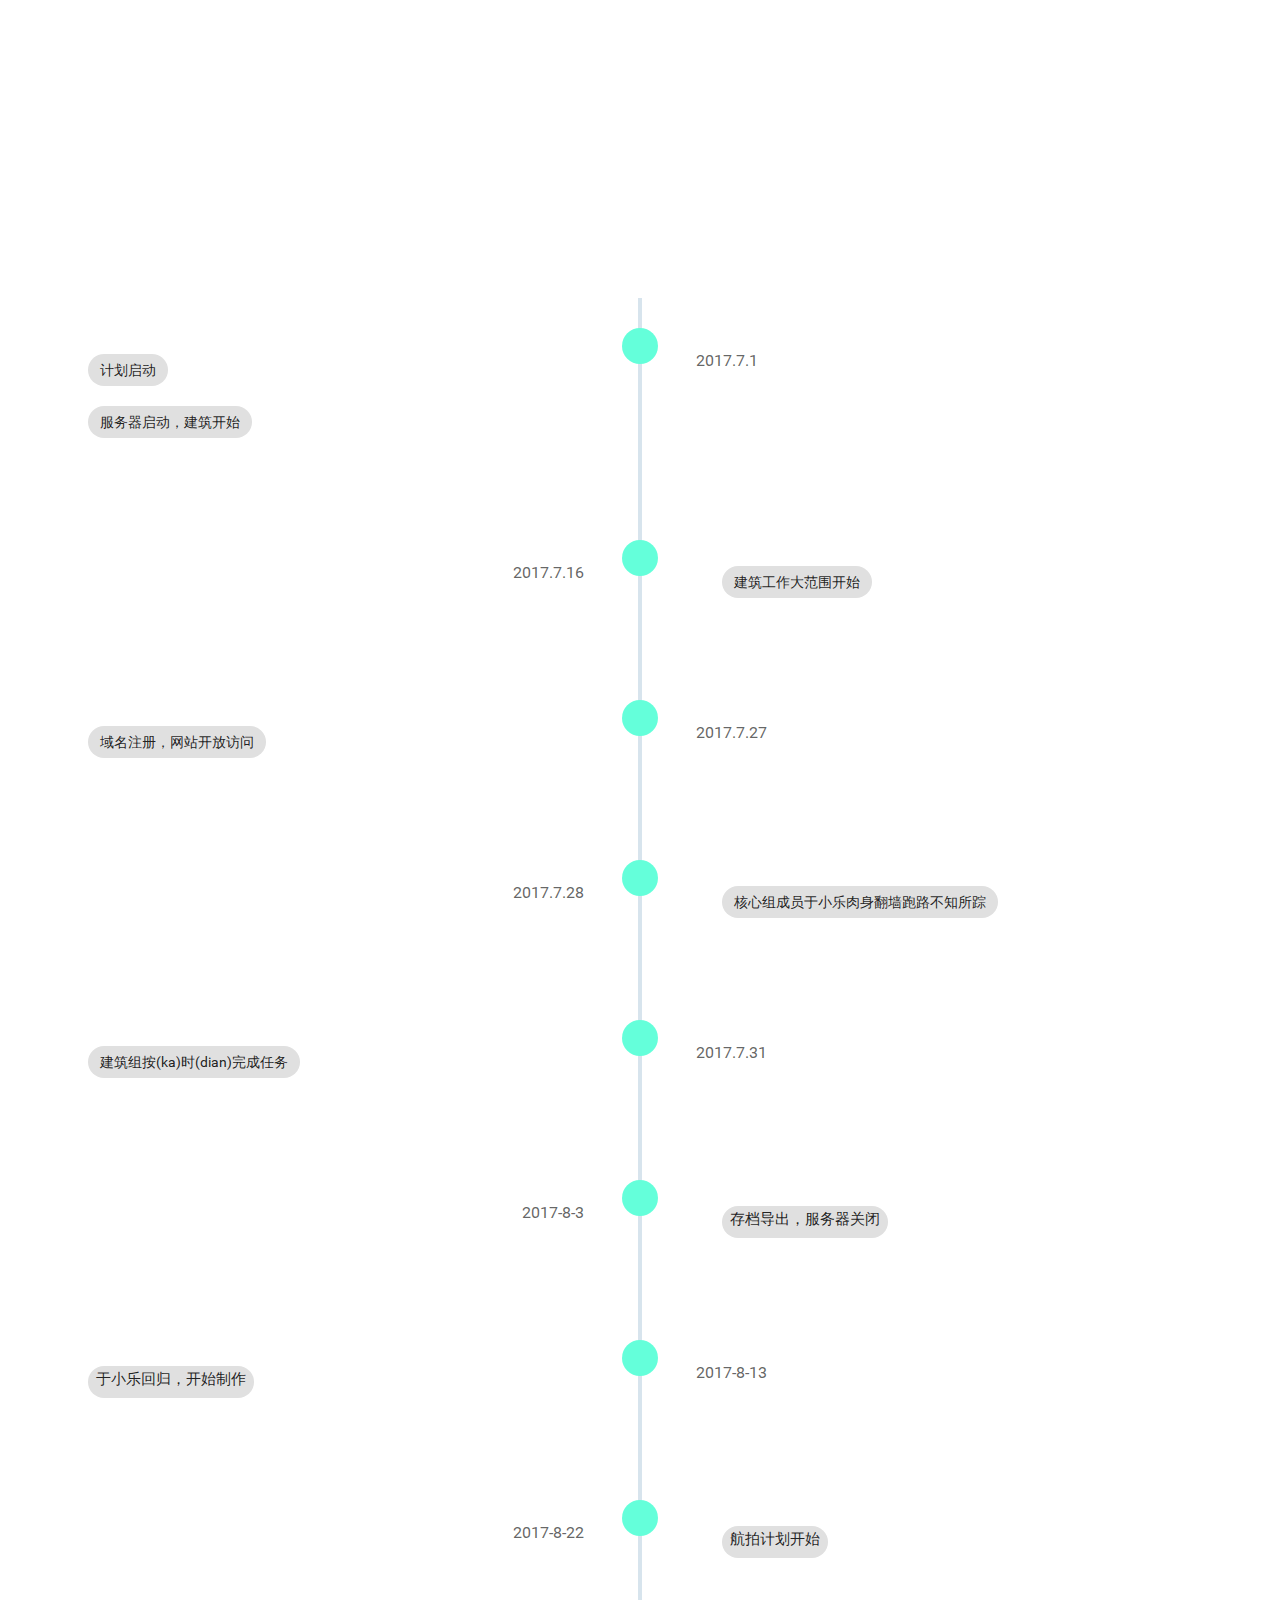
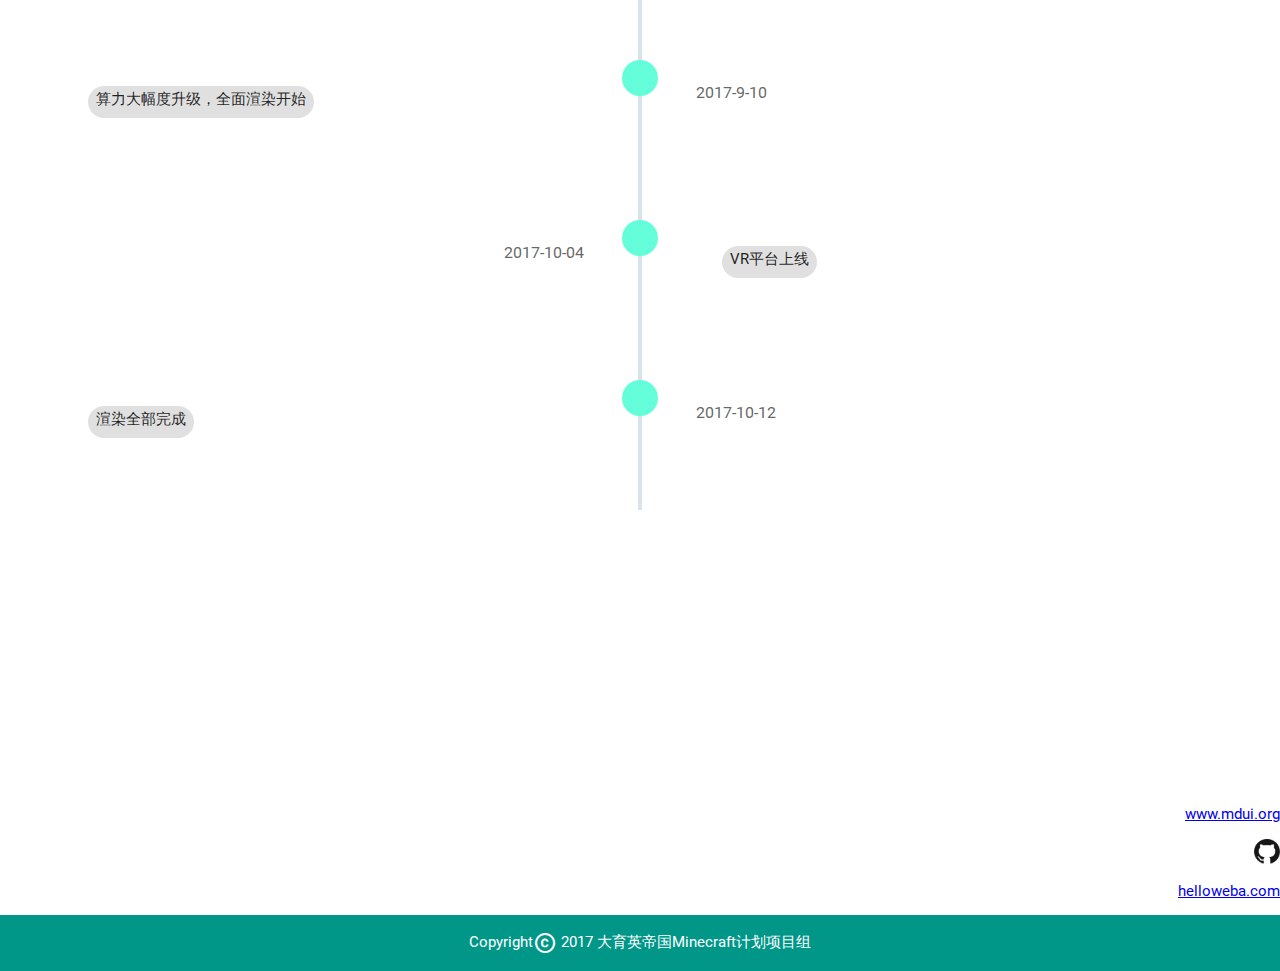
==== commit 40aad254: "update index" ====
--- a/index.html
+++ b/index.html
@@ -29,6 +29,7 @@
 				<p class="mdui-text-color-white">&nbsp; &nbsp; &nbsp; &nbsp;本计划开坑于2016级中考加油视频制作期间，随后越挖越大一发不可收拾...目前主线任务是制作一个育英的短片，支线任务有育英周边模型手办、vrview等。感谢所有人对本项目的支持与帮助，大育英帝国Minecraft计划，敬请期待。</p>
 				<p class="mdui-text-color-white">&nbsp; &nbsp; &nbsp; &nbsp;济南育英中学创建于1913年，至今已有104年之久，如今，育英这所有着悠久历史和深厚文化底蕴的百年老校已发展成为济南市规模最大、教育成绩最卓越、全市乃至全省一流的初级中学。作为已经毕业，离开母校的育英学子，将育英校园的光景记录在MC中，当做初中生活的一份礼物。&nbsp;&nbsp;&nbsp;&nbsp;&nbsp;&nbsp;&nbsp;&nbsp;——&nbsp;David_ryh</p>
 				<p class="mdui-text-color-white">&nbsp; &nbsp; &nbsp; &nbsp;谨以此献给我们最美好的三年青春，并祝我们的大育英帝国104岁生日快乐。&nbsp;&nbsp;&nbsp;&nbsp;&nbsp;&nbsp;&nbsp;&nbsp;——&nbsp;神经元</p>
+				<p class="mdui-text-color-white">&nbsp; &nbsp; &nbsp; &nbsp;济南育英中学是一所拥有百年历史积淀，文化气息浓厚的一流名校，送走了一批又一批优秀莘莘学子远走高飞。今年暑期，历届从育英毕业的优秀毕业生们汇聚在一起，为大育英的104岁华诞奉上了属于他们自己创造的生日礼物。他们以Minecraft为载体，耗时进三个月，最终将母校育英完美的展现在游戏中。经后期制作，分镜，渲染等多道工序，最终于2017年11月5日胜利完工。小小的一张地图，凝聚了无数育英学子对他们母校的热爱。他们用这种方式，为母校庆生，祝育英的未来更加辉煌！&nbsp;&nbsp;&nbsp;&nbsp;&nbsp;&nbsp;&nbsp;&nbsp;——&nbsp;张司旻</p>
 				<div class="mdui-table-fluid">
 					<table class="mdui-table mdui-table-hoverable mdui-shadow-10 mdui-typo">
 						<tr>
@@ -50,7 +51,7 @@
 						</tr>
 						<tr>
 							<td>服务器管理、建筑、美术</td>
-							<td>卖金坷垃的路人甲</td>
+							<td>David_ryh</td>
 							<td>
 								<div class="mdui-typo"><a class="mdui-btn mdui-ripple" href="mailto:neskdavid123@163.com">neskdavid123@163.com</a></div>
 							</td>
@@ -104,6 +105,8 @@
 			</a>
 			<p>&nbsp;</p>
 			<iframe frameborder="no" border="0" marginwidth="0" marginheight="0" width=330 height=450 src="//music.163.com/outchain/player?type=0&id=832051663&auto=1&height=430"></iframe>
+			<p>&nbsp;</p>
+			<embed height="415" width="544" quality="high" allowfullscreen="true" type="application/x-shockwave-flash" src="//static.hdslb.com/miniloader.swf" flashvars="aid=16040184&page=1" pluginspage="//www.adobe.com/shockwave/download/download.cgi?P1_Prod_Version=ShockwaveFlash"></embed>
 		</th>
 	</table>
 	<div>
@@ -249,8 +252,6 @@
 	<div class="mdui-typo-display-1">
 		<p class="mdui-text-color-white" align="center">大育英帝国学生会<small>宣传部</small></p>
 		<p class="mdui-text-color-white" align="center">辣条视频工作室</p>
-		<p class="mdui-text-color-white" align="center">山东省实验中学<small>(本校)</small>&nbsp;无人机·航拍社</p>
-		<p class="mdui-text-color-white" align="center">山东省实验中学<small>(本校)</small>&nbsp;化学社<small>外联部</small></p>
 		<p class="mdui-text-color-white" align="center">联合制作</p>
 	</div>
 	<div>
